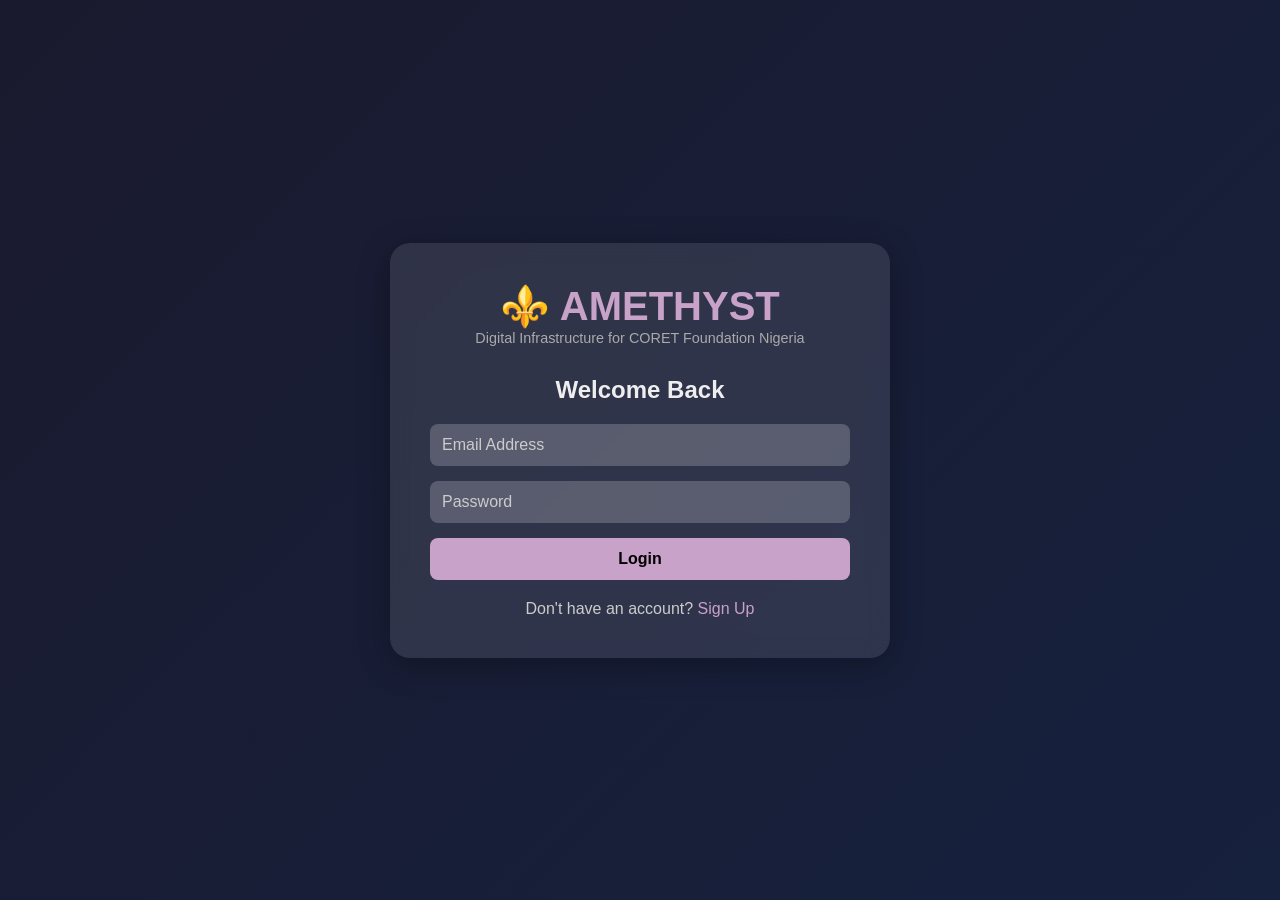
==== index.html @ f42629b4 "Initial MVP upload" ====
<!DOCTYPE html>
<html lang="en">
<head>
    <meta charset="UTF-8">
    <meta name="viewport" content="width=device-width, initial-scale=1.0">
    <title>Amethyst - CORET Foundation Nigeria</title>
    <link rel="stylesheet" href="css/style.css">
</head>
<body>
    <div class="container">
        <div class="auth-container">
            <div class="logo-section">
                <h1>⚜️ AMETHYST</h1>
                <p class="tagline">Digital Infrastructure for CORET Foundation Nigeria</p>
            </div>

            <!-- Login Form -->
            <div id="loginForm" class="auth-form active">
                <h2>Welcome Back</h2>
                <form id="login">
                    <input type="email" id="loginEmail" placeholder="Email Address" required>
                    <input type="password" id="loginPassword" placeholder="Password" required>
                    <button type="submit">Login</button>
                </form>
                <p class="switch">Don't have an account? <a href="#" onclick="showSignup()">Sign Up</a></p>
            </div>

            <!-- Signup Form -->
            <div id="signupForm" class="auth-form">
                <h2>Join CORET</h2>
                <form id="signup">
                    <input type="text" id="signupFullname" placeholder="Full Name" required>
                    <input type="email" id="signupEmail" placeholder="Email Address" required>
                    <select id="signupZone" required>
                        <option value="">Select Geopolitical Zone</option>
                        <option value="North-Central">North-Central</option>
                        <option value="North-East">North-East</option>
                        <option value="North-West">North-West</option>
                        <option value="South-East">South-East</option>
                        <option value="South-South">South-South</option>
                        <option value="South-West">South-West</option>
                    </select>
                    <select id="signupGender" required>
                        <option value="">Select Gender</option>
                        <option value="Male">Male</option>
                        <option value="Female">Female</option>
                        <option value="Non-binary">Non-binary</option>
                        <option value="Prefer not to say">Prefer not to say</option>
                    </select>
                    <input type="password" id="signupPassword" placeholder="Password" required>
                    <button type="submit">Create Account</button>
                </form>
                <p class="switch">Already have an account? <a href="#" onclick="showLogin()">Login</a></p>
            </div>
        </div>
    </div>

    <script src="js/auth.js"></script>
</body>
</html>
---- css/style.css ----
* {
    margin: 0;
    padding: 0;
    box-sizing: border-box;
}

body {
    font-family: 'Segoe UI', Tahoma, Geneva, Verdana, sans-serif;
    background: linear-gradient(135deg, #1a1a2e 0%, #16213e 100%);
    min-height: 100vh;
    color: #eee;
}

/* Auth Styles */
.container {
    display: flex;
    justify-content: center;
    align-items: center;
    min-height: 100vh;
    padding: 20px;
}

.auth-container {
    background: rgba(255, 255, 255, 0.1);
    backdrop-filter: blur(10px);
    border-radius: 20px;
    padding: 40px;
    width: 100%;
    max-width: 500px;
    box-shadow: 0 8px 32px rgba(0, 0, 0, 0.3);
}

.logo-section {
    text-align: center;
    margin-bottom: 30px;
}

.logo-section h1 {
    font-size: 2.5rem;
    color: #c8a2c8;
}

.tagline {
    color: #aaa;
    font-size: 0.9rem;
}

.auth-form {
    display: none;
}

.auth-form.active {
    display: block;
}

.auth-form h2 {
    margin-bottom: 20px;
    text-align: center;
}

.auth-form input, .auth-form select {
    width: 100%;
    padding: 12px;
    margin-bottom: 15px;
    border: none;
    border-radius: 8px;
    background: rgba(255, 255, 255, 0.2);
    color: white;
    font-size: 1rem;
}

.auth-form input::placeholder {
    color: #ccc;
}

.auth-form select option {
    background: #1a1a2e;
    color: white;
}

.auth-form button {
    width: 100%;
    padding: 12px;
    background: #c8a2c8;
    border: none;
    border-radius: 8px;
    font-size: 1rem;
    font-weight: bold;
    cursor: pointer;
    transition: background 0.3s;
}

.auth-form button:hover {
    background: #b08bb0;
}

.switch {
    text-align: center;
    margin-top: 20px;
    color: #ccc;
}

.switch a {
    color: #c8a2c8;
    text-decoration: none;
}

/* Navbar */
.navbar {
    background: rgba(0, 0, 0, 0.5);
    padding: 15px 30px;
    display: flex;
    justify-content: space-between;
    align-items: center;
    position: sticky;
    top: 0;
    z-index: 100;
}

.nav-brand {
    font-size: 1.5rem;
    font-weight: bold;
    color: #c8a2c8;
}

.nav-links a {
    color: white;
    text-decoration: none;
    margin-left: 20px;
    padding: 8px 15px;
    border-radius: 5px;
    transition: background 0.3s;
}

.nav-links a:hover, .nav-links a.active {
    background: #c8a2c8;
    color: #1a1a2e;
}

/* Dashboard */
.dashboard-container, .constitution-container {
    max-width: 1200px;
    margin: 30px auto;
    padding: 0 20px;
}

.welcome-section {
    background: linear-gradient(135deg, #c8a2c8 0%, #8b5a8b 100%);
    padding: 30px;
    border-radius: 15px;
    margin-bottom: 30px;
}

.welcome-section h1 {
    font-size: 2rem;
    margin-bottom: 10px;
}

.stats-grid {
    display: grid;
    grid-template-columns: repeat(auto-fit, minmax(200px, 1fr));
    gap: 20px;
    margin-bottom: 30px;
}

.stat-card {
    background: rgba(255, 255, 255, 0.1);
    padding: 20px;
    border-radius: 15px;
    text-align: center;
}

.stat-number {
    font-size: 2.5rem;
    font-weight: bold;
    color: #c8a2c8;
    margin-top: 10px;
}

.participation-section, .recent-section {
    background: rgba(255, 255, 255, 0.05);
    padding: 20px;
    border-radius: 15px;
    margin-bottom: 20px;
}

.participation-stats {
    display: flex;
    flex-wrap: wrap;
    gap: 20px;
    margin-top: 15px;
}

.part-item {
    background: rgba(255, 255, 255, 0.1);
    padding: 10px 15px;
    border-radius: 8px;
}

.activity-list {
    margin-top: 15px;
}

.empty {
    color: #aaa;
    text-align: center;
    padding: 20px;
}

/* Constitution Review */
.constitution-header {
    text-align: center;
    margin-bottom: 30px;
}

.review-stats {
    display: flex;
    justify-content: space-between;
    background: rgba(255, 255, 255, 0.1);
    padding: 15px;
    border-radius: 10px;
    margin-bottom: 30px;
}

.stat-badge {
    font-size: 1rem;
}

.sections-container {
    display: flex;
    flex-direction: column;
    gap: 25px;
    margin-bottom: 30px;
}

.section-card {
    background: rgba(255, 255, 255, 0.08);
    border-radius: 15px;
    padding: 20px;
    border-left: 4px solid #c8a2c8;
}

.section-card h3 {
    color: #c8a2c8;
    margin-bottom: 15px;
}

.section-preview {
    background: rgba(0, 0, 0, 0.3);
    padding: 15px;
    border-radius: 10px;
    margin-bottom: 15px;
    font-size: 0.9rem;
    line-height: 1.5;
}

.feedback-form textarea {
    width: 100%;
    padding: 12px;
    border-radius: 8px;
    border: 1px solid #c8a2c8;
    background: rgba(255, 255, 255, 0.1);
    color: white;
    font-family: inherit;
    margin-bottom: 10px;
    resize: vertical;
}

.rating select {
    padding: 8px;
    border-radius: 5px;
    background: rgba(255, 255, 255, 0.2);
    color: white;
    border: none;
    margin-left: 10px;
}

.submit-section {
    text-align: center;
    margin: 30px 0;
}

.submit-btn {
    padding: 15px 40px;
    background: #c8a2c8;
    border: none;
    border-radius: 30px;
    font-size: 1.1rem;
    font-weight: bold;
    cursor: pointer;
    transition: transform 0.3s;
}

.submit-btn:hover {
    transform: scale(1.05);
    background: #b08bb0;
}

.note {
    font-size: 0.8rem;
    color: #aaa;
    margin-top: 10px;
}

.feedback-viewer {
    background: rgba(255, 255, 255, 0.05);
    padding: 20px;
    border-radius: 15px;
}

.feedback-list {
    margin-top: 15px;
}

.feedback-item {
    background: rgba(255, 255, 255, 0.08);
    padding: 15px;
    border-radius: 10px;
    margin-bottom: 10px;
}

.feedback-item strong {
    color: #c8a2c8;
}

.feedback-date {
    font-size: 0.7rem;
    color: #aaa;
    display: block;
    margin-top: 5px;
}

/* Responsive */
@media (max-width: 768px) {
    .navbar {
        flex-direction: column;
        gap: 10px;
    }
    
    .nav-links a {
        margin: 0 10px;
    }
    
    .stats-grid {
        grid-template-columns: 1fr;
    }
    
    .auth-container {
        margin: 20px;
        padding: 20px;
    }
}
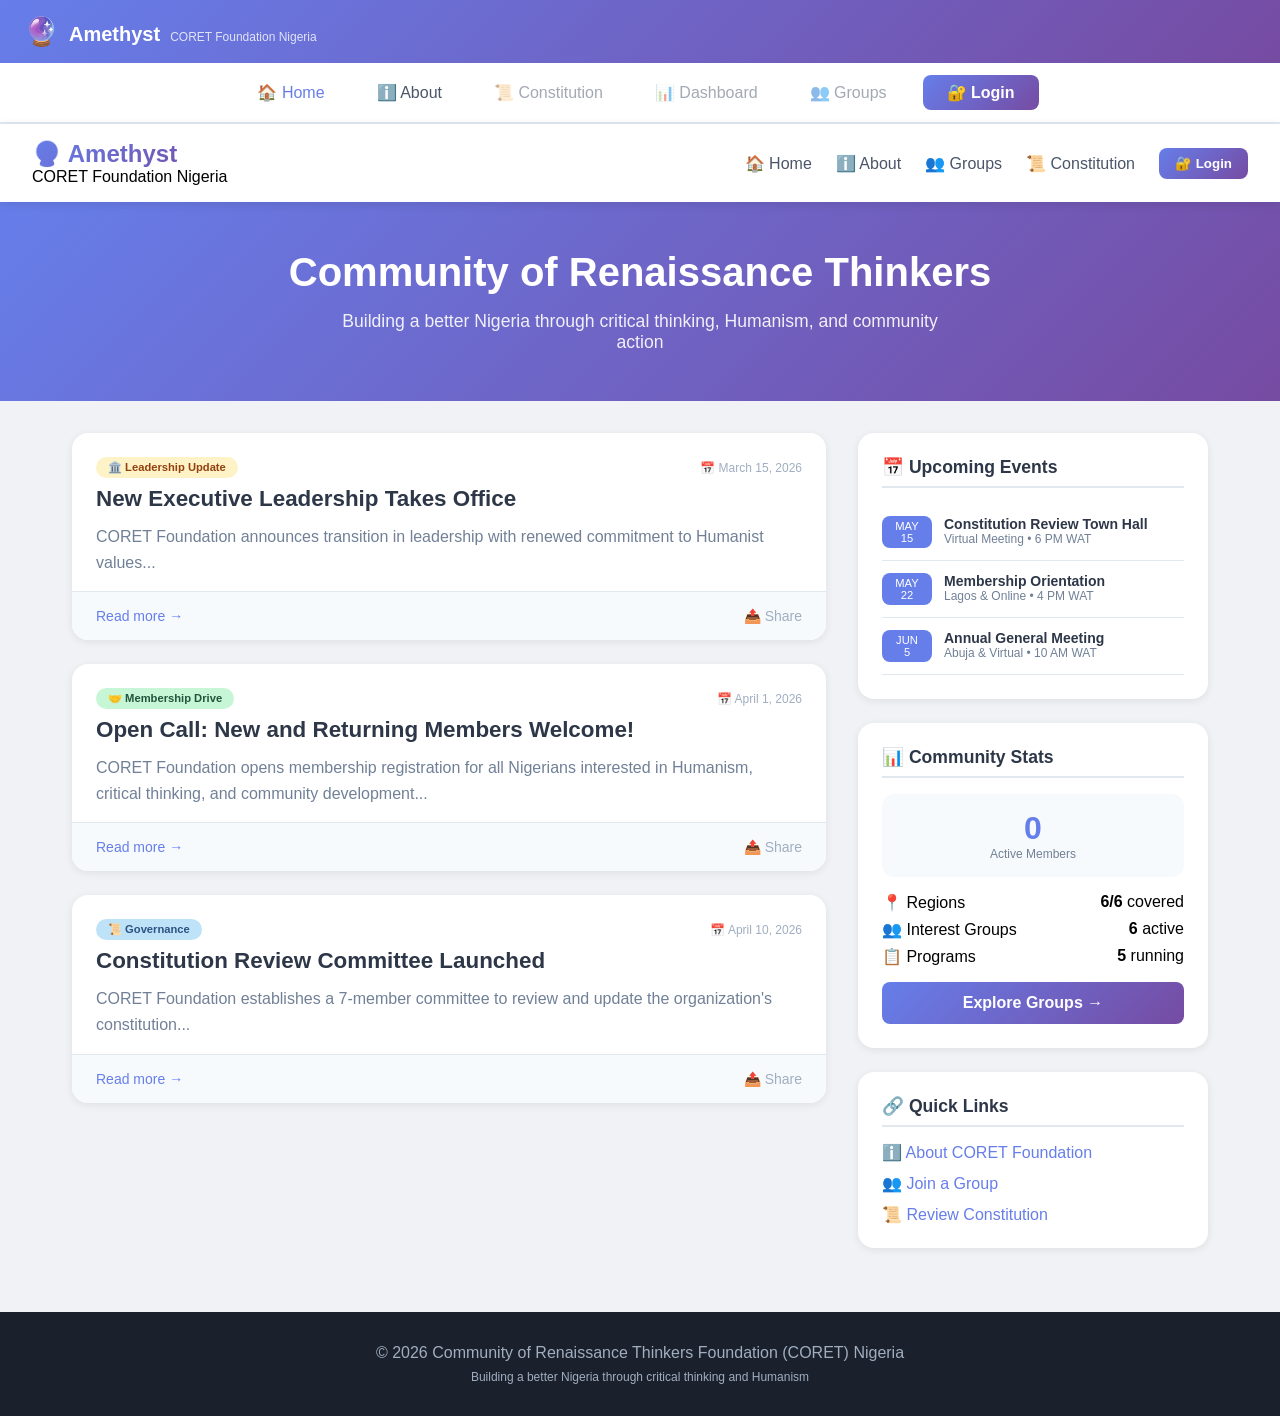
==== commit 643d0fc9: "8;50" ====
--- a/index.html
+++ b/index.html
@@ -3,58 +3,599 @@
 <head>
     <meta charset="UTF-8">
     <meta name="viewport" content="width=device-width, initial-scale=1.0">
-    <title>Amethyst - CORET Foundation Nigeria</title>
-    <link rel="stylesheet" href="css/style.css">
+    <title>CORET Foundation | Home</title>
+    <style>
+        * {
+            margin: 0;
+            padding: 0;
+            box-sizing: border-box;
+        }
+
+        body {
+            font-family: -apple-system, BlinkMacSystemFont, 'Segoe UI', Roboto, 'Helvetica Neue', sans-serif;
+            background: #f0f2f5;
+            min-height: 100vh;
+        }
+
+        /* Amethyst Banner */
+        .amethyst-banner {
+            background: linear-gradient(135deg, #667eea, #764ba2);
+            color: white;
+            padding: 15px 24px;
+        }
+
+        .banner-container {
+            max-width: 1400px;
+            margin: 0 auto;
+            display: flex;
+            justify-content: space-between;
+            align-items: center;
+            flex-wrap: wrap;
+            gap: 15px;
+        }
+
+        /* Navigation */
+        .navbar {
+            background: white;
+            box-shadow: 0 2px 10px rgba(0,0,0,0.1);
+            padding: 1rem 2rem;
+            display: flex;
+            justify-content: space-between;
+            align-items: center;
+            flex-wrap: wrap;
+            gap: 1rem;
+            position: sticky;
+            top: 0;
+            z-index: 100;
+        }
+
+        .logo h1 {
+            font-size: 1.5rem;
+            background: linear-gradient(135deg, #667eea, #764ba2);
+            -webkit-background-clip: text;
+            background-clip: text;
+            color: transparent;
+        }
+
+        .nav-links {
+            display: flex;
+            gap: 1.5rem;
+            align-items: center;
+            flex-wrap: wrap;
+        }
+
+        .nav-links a {
+            text-decoration: none;
+            color: #4a5568;
+            font-weight: 500;
+        }
+
+        .nav-links a:hover {
+            color: #667eea;
+        }
+
+        .btn-login {
+            background: linear-gradient(135deg, #667eea, #764ba2);
+            color: white;
+            border: none;
+            padding: 0.5rem 1rem;
+            border-radius: 8px;
+            cursor: pointer;
+            font-weight: 600;
+        }
+
+        /* Hero Section */
+        .hero {
+            background: linear-gradient(135deg, #667eea, #764ba2);
+            color: white;
+            padding: 3rem 2rem;
+            text-align: center;
+        }
+
+        .hero h1 {
+            font-size: 2.5rem;
+            margin-bottom: 1rem;
+        }
+
+        .hero p {
+            font-size: 1.1rem;
+            opacity: 0.9;
+            max-width: 600px;
+            margin: 0 auto;
+        }
+
+        /* Container */
+        .container {
+            max-width: 1200px;
+            margin: 0 auto;
+            padding: 2rem;
+        }
+
+        /* News Grid */
+        .news-grid {
+            display: grid;
+            grid-template-columns: 1fr 350px;
+            gap: 2rem;
+        }
+
+        /* Main News Feed */
+        .news-feed {
+            display: flex;
+            flex-direction: column;
+            gap: 1.5rem;
+        }
+
+        .news-card {
+            background: white;
+            border-radius: 16px;
+            overflow: hidden;
+            box-shadow: 0 2px 8px rgba(0,0,0,0.08);
+            transition: transform 0.2s, box-shadow 0.2s;
+        }
+
+        .news-card:hover {
+            transform: translateY(-2px);
+            box-shadow: 0 8px 20px rgba(0,0,0,0.12);
+        }
+
+        .news-header {
+            padding: 1.5rem 1.5rem 0.5rem 1.5rem;
+            display: flex;
+            justify-content: space-between;
+            align-items: center;
+            flex-wrap: wrap;
+            gap: 0.5rem;
+        }
+
+        .news-category {
+            display: inline-block;
+            padding: 0.25rem 0.75rem;
+            border-radius: 20px;
+            font-size: 0.7rem;
+            font-weight: 600;
+        }
+
+        .category-executive {
+            background: #fef3c7;
+            color: #92400e;
+        }
+
+        .category-membership {
+            background: #c6f6d5;
+            color: #22543d;
+        }
+
+        .category-constitution {
+            background: #bee3f8;
+            color: #2c5282;
+        }
+
+        .news-date {
+            color: #a0aec0;
+            font-size: 0.75rem;
+        }
+
+        .news-title {
+            font-size: 1.4rem;
+            color: #2d3748;
+            margin-bottom: 0.75rem;
+            padding: 0 1.5rem;
+        }
+
+        .news-excerpt {
+            color: #718096;
+            line-height: 1.6;
+            padding: 0 1.5rem;
+            margin-bottom: 1rem;
+        }
+
+        .news-content {
+            color: #4a5568;
+            line-height: 1.7;
+            padding: 0 1.5rem;
+            margin-bottom: 1rem;
+        }
+
+        .news-footer {
+            padding: 1rem 1.5rem;
+            border-top: 1px solid #e2e8f0;
+            background: #f7fafc;
+            display: flex;
+            justify-content: space-between;
+            align-items: center;
+            flex-wrap: wrap;
+            gap: 0.5rem;
+        }
+
+        .read-more {
+            color: #667eea;
+            text-decoration: none;
+            font-weight: 500;
+            font-size: 0.875rem;
+        }
+
+        .read-more:hover {
+            text-decoration: underline;
+        }
+
+        .share-btn {
+            background: none;
+            border: none;
+            color: #a0aec0;
+            cursor: pointer;
+            font-size: 0.875rem;
+        }
+
+        /* Sidebar */
+        .sidebar {
+            display: flex;
+            flex-direction: column;
+            gap: 1.5rem;
+        }
+
+        .sidebar-card {
+            background: white;
+            border-radius: 16px;
+            padding: 1.5rem;
+            box-shadow: 0 2px 8px rgba(0,0,0,0.08);
+        }
+
+        .sidebar-title {
+            font-size: 1.1rem;
+            color: #2d3748;
+            margin-bottom: 1rem;
+            padding-bottom: 0.5rem;
+            border-bottom: 2px solid #e2e8f0;
+        }
+
+        .upcoming-events {
+            list-style: none;
+        }
+
+        .upcoming-events li {
+            padding: 0.75rem 0;
+            border-bottom: 1px solid #e2e8f0;
+            display: flex;
+            gap: 0.75rem;
+        }
+
+        .event-date {
+            background: #667eea;
+            color: white;
+            padding: 0.25rem 0.5rem;
+            border-radius: 8px;
+            font-size: 0.7rem;
+            text-align: center;
+            min-width: 50px;
+        }
+
+        .event-info h4 {
+            font-size: 0.875rem;
+            color: #2d3748;
+        }
+
+        .event-info p {
+            font-size: 0.75rem;
+            color: #718096;
+        }
+
+        .cta-button {
+            display: block;
+            background: linear-gradient(135deg, #667eea, #764ba2);
+            color: white;
+            text-align: center;
+            padding: 0.75rem;
+            border-radius: 8px;
+            text-decoration: none;
+            font-weight: 600;
+            margin-top: 1rem;
+        }
+
+        .member-count {
+            text-align: center;
+            padding: 1rem;
+            background: #f7fafc;
+            border-radius: 12px;
+            margin-top: 1rem;
+        }
+
+        .member-number {
+            font-size: 2rem;
+            font-weight: bold;
+            color: #667eea;
+        }
+
+        /* Footer */
+        .footer {
+            background: #1a202c;
+            color: #a0aec0;
+            padding: 2rem;
+            text-align: center;
+            margin-top: 2rem;
+        }
+
+        /* Responsive */
+        @media (max-width: 768px) {
+            .news-grid {
+                grid-template-columns: 1fr;
+            }
+            .hero h1 {
+                font-size: 1.75rem;
+            }
+            .container {
+                padding: 1rem;
+            }
+        }
+    </style>
 </head>
 <body>
-    <div class="container">
-        <div class="auth-container">
-            <div class="logo-section">
-                <h1>⚜️ AMETHYST</h1>
-                <p class="tagline">Digital Infrastructure for CORET Foundation Nigeria</p>
-            </div>
-
-            <!-- Login Form -->
-            <div id="loginForm" class="auth-form active">
-                <h2>Welcome Back</h2>
-                <form id="login">
-                    <input type="email" id="loginEmail" placeholder="Email Address" required>
-                    <input type="password" id="loginPassword" placeholder="Password" required>
-                    <button type="submit">Login</button>
-                </form>
-                <p class="switch">Don't have an account? <a href="#" onclick="showSignup()">Sign Up</a></p>
-            </div>
-
-            <!-- Signup Form -->
-            <div id="signupForm" class="auth-form">
-                <h2>Join CORET</h2>
-                <form id="signup">
-                    <input type="text" id="signupFullname" placeholder="Full Name" required>
-                    <input type="email" id="signupEmail" placeholder="Email Address" required>
-                    <select id="signupZone" required>
-                        <option value="">Select Geopolitical Zone</option>
-                        <option value="North-Central">North-Central</option>
-                        <option value="North-East">North-East</option>
-                        <option value="North-West">North-West</option>
-                        <option value="South-East">South-East</option>
-                        <option value="South-South">South-South</option>
-                        <option value="South-West">South-West</option>
-                    </select>
-                    <select id="signupGender" required>
-                        <option value="">Select Gender</option>
-                        <option value="Male">Male</option>
-                        <option value="Female">Female</option>
-                        <option value="Non-binary">Non-binary</option>
-                        <option value="Prefer not to say">Prefer not to say</option>
-                    </select>
-                    <input type="password" id="signupPassword" placeholder="Password" required>
-                    <button type="submit">Create Account</button>
-                </form>
-                <p class="switch">Already have an account? <a href="#" onclick="showLogin()">Login</a></p>
+    <!-- Amethyst Banner -->
+    <div class="amethyst-banner">
+        <div class="banner-container">
+            <div>
+                <span style="font-size: 28px;">🔮</span>
+                <span style="font-size: 20px; font-weight: bold; margin-left: 10px;">Amethyst</span>
+                <span style="font-size: 12px; opacity: 0.8; margin-left: 10px;">CORET Foundation Nigeria</span>
             </div>
         </div>
     </div>
 
-    <script src="js/auth.js"></script>
+    <nav class="navbar">
+        <div class="logo">
+            <h1>🔮 Amethyst</h1>
+            <p>CORET Foundation Nigeria</p>
+        </div>
+        <div class="nav-links">
+            <a href="index.html">🏠 Home</a>
+            <a href="about.html">ℹ️ About</a>
+            <a href="groups.html">👥 Groups</a>
+            <a href="constitution.html">📜 Constitution</a>
+            <button class="btn-login" id="loginBtn">🔐 Login</button>
+        </div>
+    </nav>
+
+    <!-- Hero Section -->
+    <div class="hero">
+        <h1>Community of Renaissance Thinkers</h1>
+        <p>Building a better Nigeria through critical thinking, Humanism, and community action</p>
+    </div>
+
+    <div class="container">
+        <div class="news-grid">
+            <!-- Main News Feed -->
+            <div class="news-feed">
+                <!-- News Item 1: Executive Change -->
+                <article class="news-card">
+                    <div class="news-header">
+                        <span class="news-category category-executive">🏛️ Leadership Update</span>
+                        <span class="news-date">📅 March 15, 2026</span>
+                    </div>
+                    <h2 class="news-title">New Executive Leadership Takes Office</h2>
+                    <div class="news-excerpt">
+                        CORET Foundation announces transition in leadership with renewed commitment to Humanist values...
+                    </div>
+                    <div class="news-content" id="news1-full" style="display: none;">
+                        <p>The Community of Renaissance Thinkers Foundation (CORET) Nigeria is pleased to announce the appointment of new executive leadership following a successful election held last month. Chief Chukwudi Okafor assumes the role of Community President, bringing over 15 years of experience in civic engagement and social reform.</p>
+                        <p style="margin-top: 0.75rem;">Dr. Amina Bello joins as Vice President, while Mr. Oluwaseun Adeyemi takes on the role of General Secretary. The new leadership team has outlined an ambitious agenda focused on expanding membership, enhancing digital infrastructure, and amplifying Humanist voices across Nigeria.</p>
+                        <p style="margin-top: 0.75rem;">Outgoing president Mrs. Grace Okonkwo was celebrated for her tenure, which saw the foundation grow from a small discussion group to a nationally recognized organization with members across all six geopolitical zones.</p>
+                    </div>
+                    <div class="news-footer">
+                        <a href="#" class="read-more" onclick="toggleNews(1); return false;">Read more →</a>
+                        <button class="share-btn" onclick="shareNews('Executive Leadership Change at CORET Foundation')">📤 Share</button>
+                    </div>
+                </article>
+
+                <!-- News Item 2: Call for Members -->
+                <article class="news-card">
+                    <div class="news-header">
+                        <span class="news-category category-membership">🤝 Membership Drive</span>
+                        <span class="news-date">📅 April 1, 2026</span>
+                    </div>
+                    <h2 class="news-title">Open Call: New and Returning Members Welcome!</h2>
+                    <div class="news-excerpt">
+                        CORET Foundation opens membership registration for all Nigerians interested in Humanism, critical thinking, and community development...
+                    </div>
+                    <div class="news-content" id="news2-full" style="display: none;">
+                        <p>CORET Foundation is excited to announce a membership drive open to both new and returning members across Nigeria. Whether you are discovering Humanism for the first time or rejoining our community, we welcome you to be part of Nigeria's fastest-growing secular community.</p>
+                        <p style="margin-top: 0.75rem;">Members enjoy access to exclusive events, discussion forums, mentorship programs, and our digital Amethyst platform. Benefits include:</p>
+                        <ul style="margin-top: 0.5rem; margin-left: 1.5rem;">
+                            <li>✅ Access to the Amethyst digital portal</li>
+                            <li>✅ Voting rights in community decisions</li>
+                            <li>✅ Participation in constitution review</li>
+                            <li>✅ Invitations to regional and national events</li>
+                            <li>✅ Connection with like-minded individuals</li>
+                        </ul>
+                        <p style="margin-top: 0.75rem;">To join, simply register through our membership portal or contact our membership team at membership@coret.ng. Returning members can reactivate their accounts by logging into the Amethyst platform.</p>
+                    </div>
+                    <div class="news-footer">
+                        <a href="#" class="read-more" onclick="toggleNews(2); return false;">Read more →</a>
+                        <button class="share-btn" onclick="shareNews('CORET Foundation Opens Membership Registration')">📤 Share</button>
+                    </div>
+                </article>
+
+                <!-- News Item 3: Constitution Review Committee -->
+                <article class="news-card">
+                    <div class="news-header">
+                        <span class="news-category category-constitution">📜 Governance</span>
+                        <span class="news-date">📅 April 10, 2026</span>
+                    </div>
+                    <h2 class="news-title">Constitution Review Committee Launched</h2>
+                    <div class="news-excerpt">
+                        CORET Foundation establishes a 7-member committee to review and update the organization's constitution...
+                    </div>
+                    <div class="news-content" id="news3-full" style="display: none;">
+                        <p>The CORET Foundation has officially launched its Constitution Review Committee, tasking a diverse group of seven members with modernizing the organization's governing document. The committee includes legal experts, long-standing members, and representatives from each geopolitical zone.</p>
+                        <p style="margin-top: 0.75rem;">Key areas of review include:</p>
+                        <ul style="margin-top: 0.5rem; margin-left: 1.5rem;">
+                            <li>🔹 Leadership election procedures</li>
+                            <li>🔹 Member rights and responsibilities</li>
+                            <li>🔹 Dispute resolution mechanisms</li>
+                            <li>🔹 Financial transparency guidelines</li>
+                            <li>🔹 Amendment processes</li>
+                        </ul>
+                        <p style="margin-top: 0.75rem;">Members are invited to submit feedback through the Amethyst platform. A draft will be presented for community review in June 2026, followed by a final ratification vote. The committee is chaired by legal expert Barrister Adeola Williams, who emphasized the importance of member participation in shaping CORET's future.</p>
+                    </div>
+                    <div class="news-footer">
+                        <a href="#" class="read-more" onclick="toggleNews(3); return false;">Read more →</a>
+                        <button class="share-btn" onclick="shareNews('CORET Foundation Launches Constitution Review Committee')">📤 Share</button>
+                    </div>
+                </article>
+            </div>
+
+            <!-- Sidebar -->
+            <div class="sidebar">
+                <!-- Upcoming Events -->
+                <div class="sidebar-card">
+                    <h3 class="sidebar-title">📅 Upcoming Events</h3>
+                    <ul class="upcoming-events">
+                        <li>
+                            <div class="event-date">MAY<br>15</div>
+                            <div class="event-info">
+                                <h4>Constitution Review Town Hall</h4>
+                                <p>Virtual Meeting • 6 PM WAT</p>
+                            </div>
+                        </li>
+                        <li>
+                            <div class="event-date">MAY<br>22</div>
+                            <div class="event-info">
+                                <h4>Membership Orientation</h4>
+                                <p>Lagos & Online • 4 PM WAT</p>
+                            </div>
+                        </li>
+                        <li>
+                            <div class="event-date">JUN<br>5</div>
+                            <div class="event-info">
+                                <h4>Annual General Meeting</h4>
+                                <p>Abuja & Virtual • 10 AM WAT</p>
+                            </div>
+                        </li>
+                    </ul>
+                </div>
+
+                <!-- Member Stats -->
+                <div class="sidebar-card">
+                    <h3 class="sidebar-title">📊 Community Stats</h3>
+                    <div class="member-count">
+                        <div class="member-number" id="memberCount">0</div>
+                        <div style="font-size: 0.75rem; color: #718096;">Active Members</div>
+                    </div>
+                    <div style="margin-top: 1rem;">
+                        <div style="display: flex; justify-content: space-between; margin-bottom: 0.5rem;">
+                            <span>📍 Regions</span>
+                            <span><strong>6/6</strong> covered</span>
+                        </div>
+                        <div style="display: flex; justify-content: space-between; margin-bottom: 0.5rem;">
+                            <span>👥 Interest Groups</span>
+                            <span><strong>6</strong> active</span>
+                        </div>
+                        <div style="display: flex; justify-content: space-between;">
+                            <span>📋 Programs</span>
+                            <span><strong>5</strong> running</span>
+                        </div>
+                    </div>
+                    <a href="groups.html" class="cta-button">Explore Groups →</a>
+                </div>
+
+                <!-- Quick Links -->
+                <div class="sidebar-card">
+                    <h3 class="sidebar-title">🔗 Quick Links</h3>
+                    <div style="display: flex; flex-direction: column; gap: 0.75rem;">
+                        <a href="about.html" style="color: #667eea; text-decoration: none;">ℹ️ About CORET Foundation</a>
+                        <a href="groups.html" style="color: #667eea; text-decoration: none;">👥 Join a Group</a>
+                        <a href="constitution.html" style="color: #667eea; text-decoration: none;">📜 Review Constitution</a>
+                    </div>
+                </div>
+
+                <!-- WhatsApp CTA - Only visible to logged in users -->
+                <div id="whatsappCard" class="sidebar-card" style="background: #25D36610; border: 1px solid #25D36630; display: none;">
+                    <h3 class="sidebar-title">💬 Join Our WhatsApp</h3>
+                    <p style="font-size: 0.875rem; color: #4a5568; margin-bottom: 1rem;">Get real-time updates, event reminders, and connect with members instantly.</p>
+                    <a href="https://chat.whatsapp.com/HcqS9j2RZHnA6xOyBJi6Bq" class="cta-button" style="background: #25D366;">Join WhatsApp Group →</a>
+                </div>
+            </div>
+        </div>
+    </div>
+
+    <div class="footer">
+        <p>&copy; 2026 Community of Renaissance Thinkers Foundation (CORET) Nigeria</p>
+        <p style="margin-top: 0.5rem; font-size: 0.75rem;">Building a better Nigeria through critical thinking and Humanism</p>
+    </div>
+
+    <script>
+        // Toggle news article full content
+        function toggleNews(id) {
+            const fullContent = document.getElementById(`news${id}-full`);
+            const readMoreLink = event.target;
+            
+            if (fullContent.style.display === 'none') {
+                fullContent.style.display = 'block';
+                readMoreLink.textContent = 'Show less ↑';
+            } else {
+                fullContent.style.display = 'none';
+                readMoreLink.textContent = 'Read more →';
+            }
+        }
+
+        // Share news function
+        function shareNews(title) {
+            if (navigator.share) {
+                navigator.share({
+                    title: title,
+                    text: 'Check out this news from CORET Foundation',
+                    url: window.location.href
+                });
+            } else {
+                navigator.clipboard.writeText(`${title}\n\nRead more at ${window.location.href}`);
+                alert('✅ Link copied to clipboard!');
+            }
+        }
+
+        // Update member count from localStorage
+        function updateMemberCount() {
+            const members = JSON.parse(localStorage.getItem('amethyst_members') || '[]');
+            const activeMembers = members.filter(m => m.role !== 'admin' && m.status === 'active').length;
+            const memberCountElem = document.getElementById('memberCount');
+            if (memberCountElem) memberCountElem.textContent = activeMembers;
+        }
+
+        // Check login status and update UI
+        function checkLoginStatus() {
+            const currentUser = sessionStorage.getItem('amethyst_current_user');
+            const loginBtn = document.getElementById('loginBtn');
+            const whatsappCard = document.getElementById('whatsappCard');
+            
+            if (currentUser) {
+                // User is logged in
+                if (loginBtn) {
+                    loginBtn.textContent = '📊 Dashboard';
+                    loginBtn.onclick = () => window.location.href = 'dashboard.html';
+                }
+                // Show WhatsApp card for logged in users
+                if (whatsappCard) {
+                    whatsappCard.style.display = 'block';
+                }
+            } else {
+                // User is not logged in
+                if (loginBtn) {
+                    loginBtn.textContent = '🔐 Login';
+                    loginBtn.onclick = () => window.location.href = 'index.html';
+                }
+                // Hide WhatsApp card for non-logged in users
+                if (whatsappCard) {
+                    whatsappCard.style.display = 'none';
+                }
+            }
+        }
+
+        // Initialize
+        updateMemberCount();
+        checkLoginStatus();
+
+        // Auto-update member count every 5 seconds
+        setInterval(updateMemberCount, 5000);
+    </script>
+    <script src="js/main-nav.js"></script>
 </body>
-</html>
+</html><script src="js/nav.js"></script> 
+<script src="js/google-sync.js"></script> 
+<script src="js/group-assigner.js"></script> 
